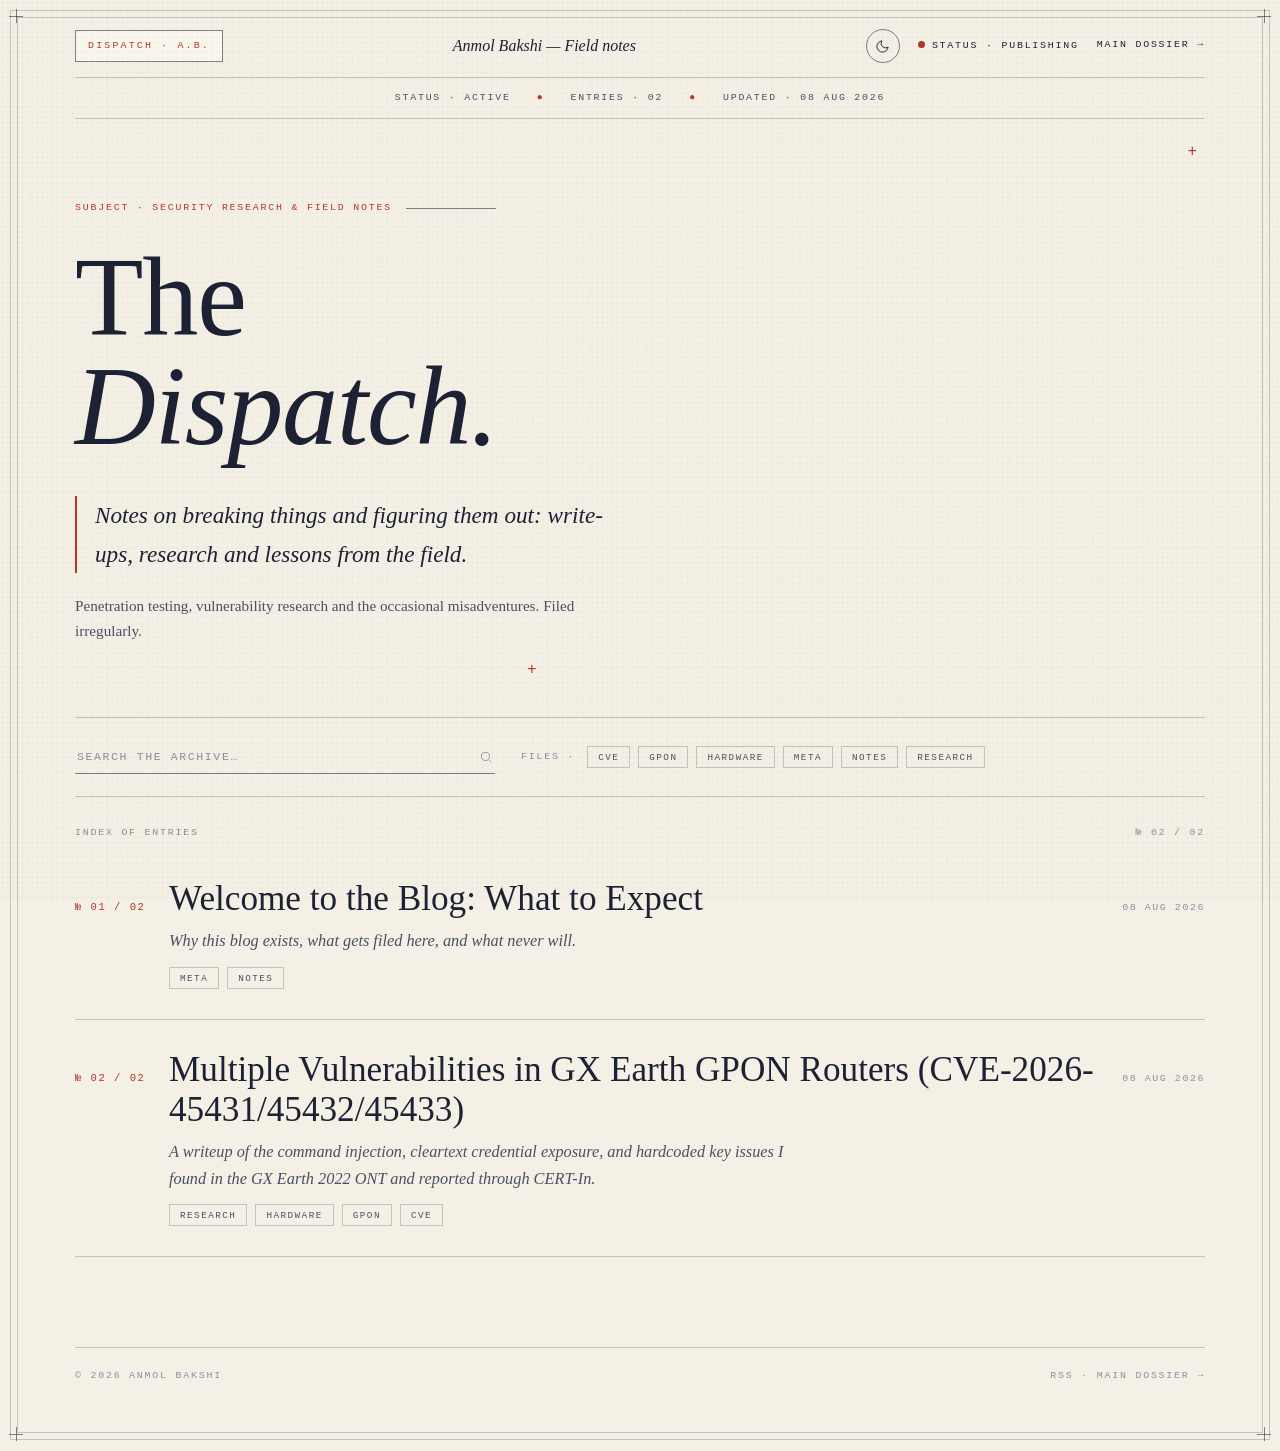
==== index.html @ 9e128fad "Initial upload Initial upload of the blog with two blogs in it" ====
<!DOCTYPE html>
<html lang="en" data-theme="light">
<head>
  <meta charset="utf-8">
  <meta name="viewport" content="width=device-width, initial-scale=1">
  <meta http-equiv="Content-Security-Policy" content="default-src 'self'; script-src 'self'; style-src 'self'; img-src 'self' data:; font-src 'self'; connect-src 'self'; object-src 'none'; base-uri 'self'; form-action 'none'; upgrade-insecure-requests">
  <meta name="referrer" content="strict-origin-when-cross-origin">
  <meta name="color-scheme" content="light dark">
  <meta name="description" content="The Dispatch: security research, write-ups and field notes by Anmol Bakshi.">
  <meta property="og:type" content="website">
  <meta property="og:title" content="The Dispatch — Anmol Bakshi">
  <meta property="og:description" content="Security research, write-ups and field notes.">
  <meta property="og:url" content="https://blog.anmolbakshi.com/">
  <title>The Dispatch — Anmol Bakshi</title>
  <link rel="icon" href="assets/favicon.svg" type="image/svg+xml">
  <link rel="stylesheet" href="assets/fonts.css">
  <link rel="stylesheet" href="assets/style.css">
  <link rel="alternate" type="application/rss+xml" title="The Dispatch" href="feed.xml">
  <script src="assets/theme.js"></script>
  <script src="assets/app.js" defer></script>
</head>
<body>
  <div class="frame">
    <span class="corner tl"></span><span class="corner tr"></span>
    <span class="corner bl"></span><span class="corner br"></span>

    <header class="site-head">
      <a class="badge" href="index.html">Dispatch · A.B.</a>
      <p class="head-title">Anmol Bakshi — Field notes</p>
      <div class="head-right">
        <button class="theme-toggle" id="theme-toggle" type="button" aria-label="Toggle dark mode">
          <svg class="icon-moon" viewBox="0 0 24 24" fill="none" stroke="currentColor" stroke-width="1.5" aria-hidden="true"><path d="M21 12.8A9 9 0 1 1 11.2 3a7 7 0 0 0 9.8 9.8z"/></svg>
          <svg class="icon-sun" viewBox="0 0 24 24" fill="none" stroke="currentColor" stroke-width="1.5" aria-hidden="true"><circle cx="12" cy="12" r="4"/><path d="M12 2v2M12 20v2M4.9 4.9l1.4 1.4M17.7 17.7l1.4 1.4M2 12h2M20 12h2M4.9 19.1l1.4-1.4M17.7 6.3l1.4-1.4"/></svg>
        </button>
        <span class="mono"><span class="status-dot"></span>Status · Publishing</span>
        <a class="head-link" href="https://anmolbakshi.com" rel="me">Main dossier →</a>
      </div>
    </header>

    <div class="ticker mono">
      <span>Status · Active</span>
      <span class="sep">●</span>
      <span>Entries · 02</span>
      <span class="sep">●</span>
      <span>Updated · 08 AUG 2026</span>
    </div>

    <section class="hero">
      <span class="cross c1">+</span>
      <span class="cross c2">+</span>
      <p class="hero-kicker mono">Subject · Security research &amp; field notes</p>
      <h1>The<br><em>Dispatch.</em></h1>
      <p class="hero-lede">Notes on breaking things and figuring them out: write-ups, research and lessons from the field.</p>
      <p class="hero-sub">Penetration testing, vulnerability research and the occasional misadventures. Filed irregularly.</p>
    </section>

    <div class="controls">
      <div class="search-wrap">
        <input id="search" type="search" placeholder="Search the archive…" aria-label="Search posts" autocomplete="off">
        <svg viewBox="0 0 24 24" fill="none" stroke="currentColor" stroke-width="1.5" aria-hidden="true"><circle cx="11" cy="11" r="7"/><path d="M21 21l-4.3-4.3"/></svg>
      </div>
      <div class="tag-row" id="tag-row">
        <span class="tag-label mono">Files ·</span>
        <button class="tag" type="button" data-tag-filter="cve">cve</button>
        <button class="tag" type="button" data-tag-filter="gpon">gpon</button>
        <button class="tag" type="button" data-tag-filter="hardware">hardware</button>
        <button class="tag" type="button" data-tag-filter="meta">meta</button>
        <button class="tag" type="button" data-tag-filter="notes">notes</button>
        <button class="tag" type="button" data-tag-filter="research">research</button>
      </div>
    </div>

    <main class="archive">
      <div class="archive-meta mono">
        <span>Index of entries</span>
        <span>№ <span id="entry-count">02</span> / 02</span>
      </div>
      <div id="archive">
      <article class="entry" data-title="Welcome to the Blog: What to Expect" data-tags="meta|notes" data-excerpt="Why this blog exists, what gets filed here, and what never will.">
        <span class="entry-num">№ 01 / 02</span>
        <div>
          <a href="posts/welcome-to-the-blog-what-to-expect.html"><h2 class="entry-title">Welcome to the Blog: What to Expect</h2></a>
          <p class="entry-excerpt">Why this blog exists, what gets filed here, and what never will.</p>
          <div class="entry-tags"><button class="tag" type="button" data-tag-filter="meta">meta</button> <button class="tag" type="button" data-tag-filter="notes">notes</button></div>
        </div>
        <span class="entry-date">08 AUG 2026</span>
      </article>
      <article class="entry" data-title="Multiple Vulnerabilities in GX Earth GPON Routers (CVE-2026-45431/45432/45433)" data-tags="research|hardware|gpon|cve" data-excerpt="A writeup of the command injection, cleartext credential exposure, and hardcoded key issues I found in the GX Earth 2022 ONT and reported through CERT-In.">
        <span class="entry-num">№ 02 / 02</span>
        <div>
          <a href="posts/gpon-router-vulnerabilities.html"><h2 class="entry-title">Multiple Vulnerabilities in GX Earth GPON Routers (CVE-2026-45431/45432/45433)</h2></a>
          <p class="entry-excerpt">A writeup of the command injection, cleartext credential exposure, and hardcoded key issues I found in the GX Earth 2022 ONT and reported through CERT-In.</p>
          <div class="entry-tags"><button class="tag" type="button" data-tag-filter="research">research</button> <button class="tag" type="button" data-tag-filter="hardware">hardware</button> <button class="tag" type="button" data-tag-filter="gpon">gpon</button> <button class="tag" type="button" data-tag-filter="cve">cve</button></div>
        </div>
        <span class="entry-date">08 AUG 2026</span>
      </article>
      </div>
      <p class="no-results" id="no-results">No matching entries in the archive</p>
    </main>

    <footer class="site-foot mono">
      <span>© 2026 Anmol Bakshi</span>
      <span><a href="feed.xml">RSS</a> · <a href="https://anmolbakshi.com" rel="me">Main dossier →</a></span>
    </footer>
  </div>
</body>
</html>
---- assets/fonts.css ----
@font-face {
  font-family: 'IBM Plex Mono';
  font-style: italic;
  font-weight: 400;
  font-display: swap;
  src: url('fonts/IBMPlexMono-400i.woff2') format('woff2');
}
@font-face {
  font-family: 'IBM Plex Mono';
  font-style: normal;
  font-weight: 400;
  font-display: swap;
  src: url('fonts/IBMPlexMono-400.woff2') format('woff2');
}
@font-face {
  font-family: 'IBM Plex Mono';
  font-style: normal;
  font-weight: 500;
  font-display: swap;
  src: url('fonts/IBMPlexMono-500.woff2') format('woff2');
}
@font-face {
  font-family: 'Playfair Display';
  font-style: italic;
  font-weight: 400;
  font-display: swap;
  src: url('fonts/PlayfairDisplay-400i.woff2') format('woff2');
}
@font-face {
  font-family: 'Playfair Display';
  font-style: italic;
  font-weight: 700;
  font-display: swap;
  src: url('fonts/PlayfairDisplay-700i.woff2') format('woff2');
}
@font-face {
  font-family: 'Playfair Display';
  font-style: normal;
  font-weight: 400;
  font-display: swap;
  src: url('fonts/PlayfairDisplay-400.woff2') format('woff2');
}
@font-face {
  font-family: 'Playfair Display';
  font-style: normal;
  font-weight: 700;
  font-display: swap;
  src: url('fonts/PlayfairDisplay-700.woff2') format('woff2');
}
@font-face {
  font-family: 'Playfair Display';
  font-style: normal;
  font-weight: 900;
  font-display: swap;
  src: url('fonts/PlayfairDisplay-900.woff2') format('woff2');
}
---- assets/style.css ----
/* ============================================================
   THE DISPATCH — dossier theme
   Light "field paper" + dark "night archive" via [data-theme]
   ============================================================ */

:root {
  --paper: #f4f0e6;
  --paper-2: #ede8da;
  --ink: #1c2233;
  --ink-soft: #4a5064;
  --ink-faint: #8a8fa0;
  --red: #b3382c;
  --red-soft: #c0554a;
  --hairline: rgba(28, 34, 51, 0.22);
  --hairline-strong: rgba(28, 34, 51, 0.55);
  --card: #faf7ee;
  --code-bg: #232838;
  --code-ink: #e8e3d5;
  --selection: rgba(179, 56, 44, 0.18);

  /* paper-grain dots — matches anmolbakshi.com */
  --grain-1: rgba(120, 90, 40, 0.025);
  --grain-2: rgba(80, 60, 30, 0.020);
  --grain-3: rgba(0, 0, 0, 0.018);
  --grain-blend: multiply;
  --grain-opacity: 0.7;
}

[data-theme="dark"] {
  --paper: #12151d;
  --paper-2: #171b26;
  --ink: #e8e3d5;
  --ink-soft: #b0aa98;
  --ink-faint: #6f6a5c;
  --red: #e05a4d;
  --red-soft: #d0766b;
  --hairline: rgba(232, 227, 213, 0.20);
  --hairline-strong: rgba(232, 227, 213, 0.5);
  --card: #181c27;
  --code-bg: #0c0e14;
  --code-ink: #e8e3d5;
  --selection: rgba(224, 90, 77, 0.25);

  /* paper-grain dots — dark mode flips to light specks */
  --grain-1: rgba(255, 230, 180, 0.020);
  --grain-2: rgba(255, 210, 160, 0.016);
  --grain-3: rgba(255, 245, 220, 0.014);
  --grain-blend: screen;
  --grain-opacity: 0.55;
}

* { margin: 0; padding: 0; box-sizing: border-box; }

html { scroll-behavior: smooth; }

body {
  background: var(--paper);
  color: var(--ink);
  font-family: Georgia, 'Times New Roman', serif;
  font-size: 17px;
  line-height: 1.65;
  -webkit-font-smoothing: antialiased;
  transition: background 0.35s ease, color 0.35s ease;
}

::selection { background: var(--selection); }

/* paper grain overlay — same technique as the main dossier site */
body::before {
  content: "";
  position: fixed;
  inset: 0;
  background-image:
    radial-gradient(circle at 25% 30%, var(--grain-1) 0 1px, transparent 2px),
    radial-gradient(circle at 75% 70%, var(--grain-2) 0 1px, transparent 2px),
    radial-gradient(circle at 50% 50%, var(--grain-3) 0 1px, transparent 2px);
  background-size: 7px 7px, 11px 11px, 5px 5px;
  pointer-events: none;
  z-index: 9999;
  mix-blend-mode: var(--grain-blend);
  opacity: var(--grain-opacity);
}

.mono {
  font-family: 'IBM Plex Mono', ui-monospace, 'Courier New', monospace;
  text-transform: uppercase;
  letter-spacing: 0.18em;
  font-size: 0.62rem;
}

a { color: inherit; text-decoration: none; }
a:focus-visible, button:focus-visible, input:focus-visible {
  outline: 1.5px solid var(--red);
  outline-offset: 3px;
}

/* ---------- page frame ---------- */

.frame {
  min-height: 100vh;
  margin: 10px;
  border: 1px solid var(--hairline);
  position: relative;
  padding: 0 clamp(20px, 5vw, 72px) 48px;
}
.frame::before {
  content: "";
  position: absolute;
  inset: 6px;
  border: 1px solid var(--hairline);
  pointer-events: none;
}
.corner { position: absolute; width: 14px; height: 14px; pointer-events: none; }
.corner::before, .corner::after {
  content: ""; position: absolute; background: var(--hairline-strong);
}
.corner::before { width: 100%; height: 1px; top: 50%; }
.corner::after { width: 1px; height: 100%; left: 50%; }
.corner.tl { top: -2px; left: -2px; }
.corner.tr { top: -2px; right: -2px; }
.corner.bl { bottom: -2px; left: -2px; }
.corner.br { bottom: -2px; right: -2px; }

/* ---------- header ---------- */

.site-head {
  display: flex;
  align-items: center;
  justify-content: space-between;
  gap: 16px;
  padding: 18px 0 14px;
  flex-wrap: wrap;
}
.badge {
  display: inline-block;
  border: 1px solid var(--hairline-strong);
  padding: 7px 12px 6px;
  color: var(--red);
  font-family: 'IBM Plex Mono', ui-monospace, monospace;
  font-size: 0.62rem;
  letter-spacing: 0.22em;
  text-transform: uppercase;
  background: var(--card);
}
.head-title {
  font-family: 'Playfair Display', Georgia, serif;
  font-style: italic;
  font-size: 1rem;
  color: var(--ink);
  text-align: center;
  flex: 1;
  min-width: 180px;
}
.head-right {
  display: flex;
  align-items: center;
  gap: 18px;
}
.status-dot {
  display: inline-block;
  width: 7px; height: 7px;
  border-radius: 50%;
  background: var(--red);
  margin-right: 7px;
  animation: pulse 2.4s infinite;
}
@keyframes pulse {
  0%, 100% { opacity: 1; } 50% { opacity: 0.35; }
}
.head-link {
  font-family: 'IBM Plex Mono', ui-monospace, monospace;
  font-size: 0.62rem;
  letter-spacing: 0.18em;
  text-transform: uppercase;
  border-bottom: 1px solid transparent;
  transition: border-color 0.2s;
}
.head-link:hover { border-color: var(--red); color: var(--red); }

.theme-toggle {
  width: 34px; height: 34px;
  border: 1px solid var(--hairline-strong);
  border-radius: 50%;
  background: transparent;
  color: var(--ink);
  cursor: pointer;
  display: inline-flex;
  align-items: center;
  justify-content: center;
  transition: border-color 0.2s, color 0.2s, transform 0.3s;
}
.theme-toggle:hover { color: var(--red); border-color: var(--red); transform: rotate(20deg); }
.theme-toggle svg { width: 15px; height: 15px; }
[data-theme="dark"] .icon-sun { display: block; }
[data-theme="dark"] .icon-moon { display: none; }
.icon-sun { display: none; }
.icon-moon { display: block; }

/* ---------- ticker ---------- */

.ticker {
  border-top: 1px solid var(--hairline);
  border-bottom: 1px solid var(--hairline);
  padding: 12px 0;
  text-align: center;
  color: var(--ink-soft);
  display: flex;
  justify-content: center;
  gap: 26px;
  flex-wrap: wrap;
}
.ticker .sep { color: var(--red); }

/* ---------- hero ---------- */

.hero { padding: clamp(48px, 9vh, 110px) 0 40px; position: relative; }
.hero-kicker {
  color: var(--red);
  display: flex;
  align-items: center;
  gap: 14px;
  margin-bottom: 26px;
}
.hero-kicker::after {
  content: "";
  flex: 0 0 90px;
  height: 1px;
  background: var(--hairline-strong);
}
.hero h1 {
  font-family: 'Playfair Display', Georgia, serif;
  font-weight: 400;
  font-size: clamp(3.2rem, 9vw, 7rem);
  line-height: 0.98;
  letter-spacing: -0.01em;
}
.hero h1 em { font-style: italic; }
.hero-lede {
  font-family: 'Playfair Display', Georgia, serif;
  font-style: italic;
  font-size: clamp(1.1rem, 2.2vw, 1.45rem);
  color: var(--ink);
  border-left: 2px solid var(--red);
  padding-left: 18px;
  margin-top: 34px;
  max-width: 560px;
}
.hero-sub {
  margin-top: 20px;
  max-width: 560px;
  color: var(--ink-soft);
  font-size: 0.95rem;
}
.cross { position: absolute; color: var(--red); font-family: 'IBM Plex Mono', monospace; font-size: 1rem; }
.cross.c1 { top: 20px; right: 8px; }
.cross.c2 { bottom: 0; left: 40%; }

/* ---------- controls (search + tags) ---------- */

.controls {
  border-top: 1px solid var(--hairline);
  border-bottom: 1px solid var(--hairline);
  padding: 22px 0;
  display: flex;
  gap: 26px;
  align-items: center;
  flex-wrap: wrap;
  margin-top: 34px;
}
.search-wrap { position: relative; flex: 1; min-width: 240px; max-width: 420px; }
.search-wrap input {
  width: 100%;
  background: transparent;
  border: none;
  border-bottom: 1px solid var(--hairline-strong);
  color: var(--ink);
  font-family: 'IBM Plex Mono', ui-monospace, monospace;
  font-size: 0.72rem;
  letter-spacing: 0.14em;
  text-transform: uppercase;
  padding: 10px 26px 10px 2px;
}
.search-wrap input::placeholder { color: var(--ink-faint); }
.search-wrap svg {
  position: absolute; right: 2px; top: 50%;
  transform: translateY(-50%);
  width: 14px; height: 14px;
  color: var(--ink-faint);
}
.tag-row { display: flex; gap: 8px; flex-wrap: wrap; align-items: center; }
.tag-row .tag-label { color: var(--ink-faint); margin-right: 4px; }
.tag {
  font-family: 'IBM Plex Mono', ui-monospace, monospace;
  font-size: 0.58rem;
  letter-spacing: 0.16em;
  text-transform: uppercase;
  border: 1px solid var(--hairline);
  background: transparent;
  color: var(--ink-soft);
  padding: 5px 10px 4px;
  cursor: pointer;
  transition: all 0.2s;
}
.tag:hover { border-color: var(--red); color: var(--red); }
.tag.active { background: var(--red); border-color: var(--red); color: var(--paper); }
a.tag { display: inline-block; }

/* ---------- archive list ---------- */

.archive { padding: 10px 0 30px; }
.archive-meta {
  display: flex;
  justify-content: space-between;
  color: var(--ink-faint);
  padding: 18px 0 8px;
}
.entry {
  display: grid;
  grid-template-columns: 74px 1fr auto;
  gap: 20px;
  align-items: baseline;
  padding: 30px 0;
  border-bottom: 1px solid var(--hairline);
  transition: background 0.2s;
  position: relative;
}
.entry:hover { background: linear-gradient(90deg, transparent, var(--paper-2) 18%, var(--paper-2) 82%, transparent); }
.entry-num {
  font-family: 'IBM Plex Mono', ui-monospace, monospace;
  font-size: 0.66rem;
  letter-spacing: 0.14em;
  color: var(--red);
}
.entry-title {
  font-family: 'Playfair Display', Georgia, serif;
  font-size: clamp(1.5rem, 3.2vw, 2.2rem);
  font-weight: 400;
  line-height: 1.15;
}
.entry a .entry-title { transition: color 0.2s; }
.entry a:hover .entry-title { color: var(--red); }
.entry-excerpt {
  font-style: italic;
  font-family: 'Playfair Display', Georgia, serif;
  color: var(--ink-soft);
  margin-top: 8px;
  font-size: 1.02rem;
  max-width: 640px;
}
.entry-tags { margin-top: 12px; display: flex; gap: 8px; flex-wrap: wrap; }
.entry-date {
  font-family: 'IBM Plex Mono', ui-monospace, monospace;
  font-size: 0.62rem;
  letter-spacing: 0.16em;
  text-transform: uppercase;
  color: var(--ink-faint);
  white-space: nowrap;
  text-align: right;
}
.no-results {
  padding: 60px 0;
  text-align: center;
  color: var(--ink-faint);
  font-family: 'IBM Plex Mono', ui-monospace, monospace;
  font-size: 0.7rem;
  letter-spacing: 0.18em;
  text-transform: uppercase;
  display: none;
}

/* ---------- article (post page) ---------- */

.post-head { padding: clamp(40px, 8vh, 90px) 0 30px; max-width: 860px; margin: 0 auto; }
.post-kicker { color: var(--red); margin-bottom: 20px; display: flex; align-items: center; gap: 14px; }
.post-kicker::after { content: ""; flex: 0 0 70px; height: 1px; background: var(--hairline-strong); }
.post-head h1 {
  font-family: 'Playfair Display', Georgia, serif;
  font-weight: 400;
  font-size: clamp(2.3rem, 6vw, 4.4rem);
  line-height: 1.05;
}
.post-head .standfirst {
  font-family: 'Playfair Display', Georgia, serif;
  font-style: italic;
  font-size: 1.25rem;
  color: var(--ink-soft);
  border-left: 2px solid var(--red);
  padding-left: 18px;
  margin-top: 26px;
}
.post-byline {
  display: flex;
  justify-content: space-between;
  gap: 16px;
  flex-wrap: wrap;
  border-top: 1px solid var(--hairline);
  border-bottom: 1px solid var(--hairline);
  margin-top: 34px;
  padding: 12px 0;
  color: var(--ink-soft);
}

.article { max-width: 720px; margin: 0 auto; padding: 44px 0 30px; }
.article p { margin-bottom: 1.4em; color: var(--ink); }
.article > p:first-of-type::first-letter {
  font-family: 'Playfair Display', Georgia, serif;
  font-size: 3.4em;
  float: left;
  line-height: 0.85;
  padding: 4px 10px 0 0;
  color: var(--red);
}
.article h2, .article h3 {
  font-family: 'Playfair Display', Georgia, serif;
  font-weight: 700;
  margin: 1.8em 0 0.7em;
  line-height: 1.2;
}
.article h2 { font-size: 1.9rem; }
.article h3 { font-size: 1.4rem; font-style: italic; font-weight: 400; }
.article a { color: var(--red); border-bottom: 1px solid var(--hairline-strong); transition: border-color 0.2s; }
.article a:hover { border-color: var(--red); }
.article ul, .article ol { margin: 0 0 1.4em 1.4em; }
.article li { margin-bottom: 0.45em; }
.article li::marker { color: var(--red); }
.article blockquote {
  border-left: 2px solid var(--red);
  padding: 4px 0 4px 20px;
  margin: 1.8em 0;
  font-family: 'Playfair Display', Georgia, serif;
  font-style: italic;
  font-size: 1.15rem;
  color: var(--ink-soft);
}
.article code {
  font-family: 'IBM Plex Mono', ui-monospace, monospace;
  font-size: 0.82em;
  background: var(--paper-2);
  border: 1px solid var(--hairline);
  padding: 2px 6px;
}
.article pre {
  background: var(--code-bg);
  color: var(--code-ink);
  padding: 20px 22px;
  overflow-x: auto;
  margin: 1.8em 0;
  border: 1px solid var(--hairline);
}
.article pre code { background: none; border: none; padding: 0; font-size: 0.8rem; line-height: 1.6; color: inherit; }
.article img { max-width: 100%; height: auto; display: block; margin: 1.8em auto; border: 1px solid var(--hairline); }
.article table { width: 100%; border-collapse: collapse; margin: 1.8em 0; font-size: 0.92rem; }
.article th {
  font-family: 'IBM Plex Mono', ui-monospace, monospace;
  font-size: 0.6rem;
  letter-spacing: 0.14em;
  text-transform: uppercase;
  text-align: left;
  color: var(--ink-soft);
  border-bottom: 2px solid var(--hairline-strong);
  padding: 10px 12px 8px 0;
}
.article td { border-bottom: 1px solid var(--hairline); padding: 10px 12px 10px 0; vertical-align: top; }
.article tbody tr:last-child td { border-bottom: none; }
.article td a, .article th a { border-bottom: none; }
.article hr { border: none; border-top: 1px solid var(--hairline); margin: 2.4em auto; width: 40%; position: relative; }

.fig-rule {
  display: flex;
  justify-content: space-between;
  color: var(--ink-faint);
  max-width: 720px;
  margin: 10px auto 0;
}

/* ---------- post nav / footer ---------- */

.post-nav {
  max-width: 860px;
  margin: 40px auto 0;
  display: flex;
  justify-content: space-between;
  gap: 20px;
  border-top: 1px solid var(--hairline);
  padding-top: 24px;
}
.post-nav a {
  font-family: 'IBM Plex Mono', ui-monospace, monospace;
  font-size: 0.62rem;
  letter-spacing: 0.18em;
  text-transform: uppercase;
  color: var(--ink-soft);
  transition: color 0.2s;
}
.post-nav a:hover { color: var(--red); }

.site-foot {
  margin-top: 60px;
  border-top: 1px solid var(--hairline);
  padding: 20px 0 6px;
  display: flex;
  justify-content: space-between;
  gap: 14px;
  flex-wrap: wrap;
  color: var(--ink-faint);
}
.site-foot a { transition: color 0.2s; }
.site-foot a:hover { color: var(--red); }

/* ---------- 404 ---------- */

.nf { text-align: center; padding: 16vh 0 10vh; }
.nf .code {
  font-family: 'Playfair Display', Georgia, serif;
  font-size: clamp(5rem, 18vw, 11rem);
  line-height: 1;
}
.nf .msg { color: var(--ink-soft); font-style: italic; font-family: 'Playfair Display', Georgia, serif; font-size: 1.2rem; margin: 18px 0 30px; }

.btn {
  display: inline-block;
  font-family: 'IBM Plex Mono', ui-monospace, monospace;
  font-size: 0.62rem;
  letter-spacing: 0.2em;
  text-transform: uppercase;
  padding: 13px 22px 12px;
  border: 1px solid var(--ink);
  color: var(--ink);
  transition: all 0.2s;
  background: transparent;
}
.btn:hover { background: var(--red); border-color: var(--red); color: var(--paper); }
.btn.solid { background: var(--ink); color: var(--paper); }
.btn.solid:hover { background: var(--red); border-color: var(--red); }

/* ---------- responsive ---------- */

@media (max-width: 720px) {
  .entry { grid-template-columns: 1fr; gap: 6px; }
  .entry-date { text-align: left; }
  .head-title { order: 3; flex-basis: 100%; }
  .frame { margin: 6px; padding: 0 18px 36px; }
}

@media (prefers-reduced-motion: reduce) {
  html { scroll-behavior: auto; }
  .status-dot { animation: none; }
  * { transition: none !important; }
}

@media print {
  .theme-toggle, .controls, .post-nav, .head-right { display: none; }
  body { background: #fff; color: #000; }
}
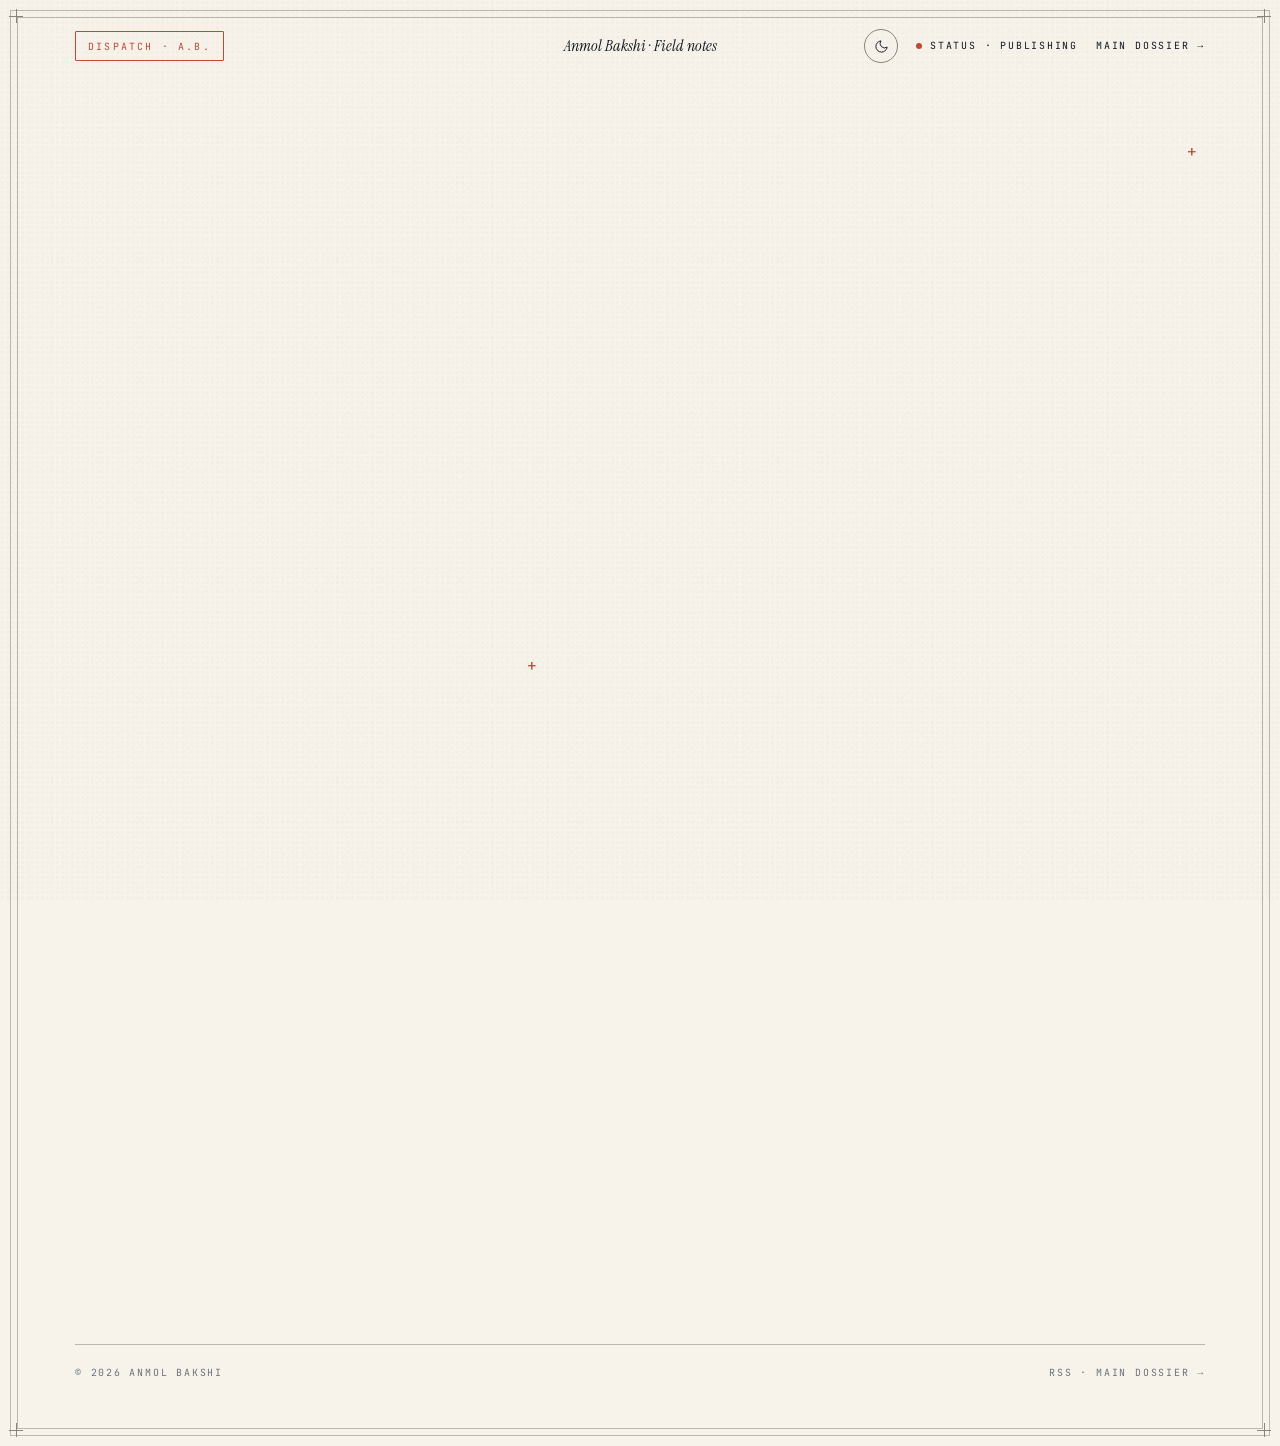
==== commit 43945a55: "chore: auto-rebuild archive (new/changed posts detected)" ====
--- a/index.html
+++ b/index.html
@@ -3,8 +3,10 @@
 <head>
   <meta charset="utf-8">
   <meta name="viewport" content="width=device-width, initial-scale=1">
-  <meta http-equiv="Content-Security-Policy" content="default-src 'self'; script-src 'self'; style-src 'self'; img-src 'self' data:; font-src 'self'; connect-src 'self'; object-src 'none'; base-uri 'self'; form-action 'none'; upgrade-insecure-requests">
+  <meta http-equiv="Content-Security-Policy" content="default-src 'none'; script-src 'self'; style-src 'self'; img-src 'self' data:; font-src 'self'; connect-src 'self'; base-uri 'self'; form-action 'none'; object-src 'none'; upgrade-insecure-requests">
   <meta name="referrer" content="strict-origin-when-cross-origin">
+  <meta http-equiv="X-Content-Type-Options" content="nosniff">
+  <meta http-equiv="Permissions-Policy" content="accelerometer=(), camera=(), geolocation=(), gyroscope=(), magnetometer=(), microphone=(), payment=(), usb=()">
   <meta name="color-scheme" content="light dark">
   <meta name="description" content="The Dispatch: security research, write-ups and field notes by Anmol Bakshi.">
   <meta property="og:type" content="website">
@@ -26,7 +28,7 @@
 
     <header class="site-head">
       <a class="badge" href="index.html">Dispatch · A.B.</a>
-      <p class="head-title">Anmol Bakshi — Field notes</p>
+      <p class="head-title">Anmol Bakshi · Field notes</p>
       <div class="head-right">
         <button class="theme-toggle" id="theme-toggle" type="button" aria-label="Toggle dark mode">
           <svg class="icon-moon" viewBox="0 0 24 24" fill="none" stroke="currentColor" stroke-width="1.5" aria-hidden="true"><path d="M21 12.8A9 9 0 1 1 11.2 3a7 7 0 0 0 9.8 9.8z"/></svg>
--- a/assets/fonts.css
+++ b/assets/fonts.css
@@ -1,56 +1,170 @@
+/* Self-hosted fonts (latin + latin-ext subsets) — no third-party requests.
+   Matched to anmolbakshi.com: Instrument Serif (display), Inter Tight (text), JetBrains Mono (labels). */
+
+/* ---------- Instrument Serif ---------- */
+/* latin-ext */
 @font-face {
-  font-family: 'IBM Plex Mono';
+  font-family: 'Instrument Serif';
   font-style: italic;
   font-weight: 400;
   font-display: swap;
-  src: url('fonts/IBMPlexMono-400i.woff2') format('woff2');
+  src: url(fonts/InstrumentSerif-italic-400-latin-ext.woff2) format('woff2');
+  unicode-range: U+0100-02BA, U+02BD-02C5, U+02C7-02CC, U+02CE-02D7, U+02DD-02FF, U+0304, U+0308, U+0329, U+1D00-1DBF, U+1E00-1E9F, U+1EF2-1EFF, U+2020, U+20A0-20AB, U+20AD-20C0, U+2113, U+2C60-2C7F, U+A720-A7FF;
 }
+/* latin */
 @font-face {
-  font-family: 'IBM Plex Mono';
+  font-family: 'Instrument Serif';
+  font-style: italic;
+  font-weight: 400;
+  font-display: swap;
+  src: url(fonts/InstrumentSerif-italic-400-latin.woff2) format('woff2');
+  unicode-range: U+0000-00FF, U+0131, U+0152-0153, U+02BB-02BC, U+02C6, U+02DA, U+02DC, U+0304, U+0308, U+0329, U+2000-206F, U+20AC, U+2122, U+2191, U+2193, U+2212, U+2215, U+FEFF, U+FFFD;
+}
+/* latin-ext */
+@font-face {
+  font-family: 'Instrument Serif';
   font-style: normal;
   font-weight: 400;
   font-display: swap;
-  src: url('fonts/IBMPlexMono-400.woff2') format('woff2');
+  src: url(fonts/InstrumentSerif-normal-400-latin-ext.woff2) format('woff2');
+  unicode-range: U+0100-02BA, U+02BD-02C5, U+02C7-02CC, U+02CE-02D7, U+02DD-02FF, U+0304, U+0308, U+0329, U+1D00-1DBF, U+1E00-1E9F, U+1EF2-1EFF, U+2020, U+20A0-20AB, U+20AD-20C0, U+2113, U+2C60-2C7F, U+A720-A7FF;
 }
+/* latin */
 @font-face {
-  font-family: 'IBM Plex Mono';
+  font-family: 'Instrument Serif';
+  font-style: normal;
+  font-weight: 400;
+  font-display: swap;
+  src: url(fonts/InstrumentSerif-normal-400-latin.woff2) format('woff2');
+  unicode-range: U+0000-00FF, U+0131, U+0152-0153, U+02BB-02BC, U+02C6, U+02DA, U+02DC, U+0304, U+0308, U+0329, U+2000-206F, U+20AC, U+2122, U+2191, U+2193, U+2212, U+2215, U+FEFF, U+FFFD;
+}
+
+/* ---------- Inter Tight ---------- */
+/* latin-ext */
+@font-face {
+  font-family: 'Inter Tight';
+  font-style: normal;
+  font-weight: 300;
+  font-display: swap;
+  src: url(fonts/InterTight-normal-300-latin-ext.woff2) format('woff2');
+  unicode-range: U+0100-02BA, U+02BD-02C5, U+02C7-02CC, U+02CE-02D7, U+02DD-02FF, U+0304, U+0308, U+0329, U+1D00-1DBF, U+1E00-1E9F, U+1EF2-1EFF, U+2020, U+20A0-20AB, U+20AD-20C0, U+2113, U+2C60-2C7F, U+A720-A7FF;
+}
+/* latin */
+@font-face {
+  font-family: 'Inter Tight';
+  font-style: normal;
+  font-weight: 300;
+  font-display: swap;
+  src: url(fonts/InterTight-normal-300-latin.woff2) format('woff2');
+  unicode-range: U+0000-00FF, U+0131, U+0152-0153, U+02BB-02BC, U+02C6, U+02DA, U+02DC, U+0304, U+0308, U+0329, U+2000-206F, U+20AC, U+2122, U+2191, U+2193, U+2212, U+2215, U+FEFF, U+FFFD;
+}
+/* latin-ext */
+@font-face {
+  font-family: 'Inter Tight';
+  font-style: normal;
+  font-weight: 400;
+  font-display: swap;
+  src: url(fonts/InterTight-normal-400-latin-ext.woff2) format('woff2');
+  unicode-range: U+0100-02BA, U+02BD-02C5, U+02C7-02CC, U+02CE-02D7, U+02DD-02FF, U+0304, U+0308, U+0329, U+1D00-1DBF, U+1E00-1E9F, U+1EF2-1EFF, U+2020, U+20A0-20AB, U+20AD-20C0, U+2113, U+2C60-2C7F, U+A720-A7FF;
+}
+/* latin */
+@font-face {
+  font-family: 'Inter Tight';
+  font-style: normal;
+  font-weight: 400;
+  font-display: swap;
+  src: url(fonts/InterTight-normal-400-latin.woff2) format('woff2');
+  unicode-range: U+0000-00FF, U+0131, U+0152-0153, U+02BB-02BC, U+02C6, U+02DA, U+02DC, U+0304, U+0308, U+0329, U+2000-206F, U+20AC, U+2122, U+2191, U+2193, U+2212, U+2215, U+FEFF, U+FFFD;
+}
+/* latin-ext */
+@font-face {
+  font-family: 'Inter Tight';
   font-style: normal;
   font-weight: 500;
   font-display: swap;
-  src: url('fonts/IBMPlexMono-500.woff2') format('woff2');
+  src: url(fonts/InterTight-normal-500-latin-ext.woff2) format('woff2');
+  unicode-range: U+0100-02BA, U+02BD-02C5, U+02C7-02CC, U+02CE-02D7, U+02DD-02FF, U+0304, U+0308, U+0329, U+1D00-1DBF, U+1E00-1E9F, U+1EF2-1EFF, U+2020, U+20A0-20AB, U+20AD-20C0, U+2113, U+2C60-2C7F, U+A720-A7FF;
 }
+/* latin */
 @font-face {
-  font-family: 'Playfair Display';
-  font-style: italic;
-  font-weight: 400;
+  font-family: 'Inter Tight';
+  font-style: normal;
+  font-weight: 500;
   font-display: swap;
-  src: url('fonts/PlayfairDisplay-400i.woff2') format('woff2');
+  src: url(fonts/InterTight-normal-500-latin.woff2) format('woff2');
+  unicode-range: U+0000-00FF, U+0131, U+0152-0153, U+02BB-02BC, U+02C6, U+02DA, U+02DC, U+0304, U+0308, U+0329, U+2000-206F, U+20AC, U+2122, U+2191, U+2193, U+2212, U+2215, U+FEFF, U+FFFD;
 }
+/* latin-ext */
 @font-face {
-  font-family: 'Playfair Display';
-  font-style: italic;
+  font-family: 'Inter Tight';
+  font-style: normal;
+  font-weight: 600;
+  font-display: swap;
+  src: url(fonts/InterTight-normal-600-latin-ext.woff2) format('woff2');
+  unicode-range: U+0100-02BA, U+02BD-02C5, U+02C7-02CC, U+02CE-02D7, U+02DD-02FF, U+0304, U+0308, U+0329, U+1D00-1DBF, U+1E00-1E9F, U+1EF2-1EFF, U+2020, U+20A0-20AB, U+20AD-20C0, U+2113, U+2C60-2C7F, U+A720-A7FF;
+}
+/* latin */
+@font-face {
+  font-family: 'Inter Tight';
+  font-style: normal;
+  font-weight: 600;
+  font-display: swap;
+  src: url(fonts/InterTight-normal-600-latin.woff2) format('woff2');
+  unicode-range: U+0000-00FF, U+0131, U+0152-0153, U+02BB-02BC, U+02C6, U+02DA, U+02DC, U+0304, U+0308, U+0329, U+2000-206F, U+20AC, U+2122, U+2191, U+2193, U+2212, U+2215, U+FEFF, U+FFFD;
+}
+/* latin-ext */
+@font-face {
+  font-family: 'Inter Tight';
+  font-style: normal;
   font-weight: 700;
   font-display: swap;
-  src: url('fonts/PlayfairDisplay-700i.woff2') format('woff2');
+  src: url(fonts/InterTight-normal-700-latin-ext.woff2) format('woff2');
+  unicode-range: U+0100-02BA, U+02BD-02C5, U+02C7-02CC, U+02CE-02D7, U+02DD-02FF, U+0304, U+0308, U+0329, U+1D00-1DBF, U+1E00-1E9F, U+1EF2-1EFF, U+2020, U+20A0-20AB, U+20AD-20C0, U+2113, U+2C60-2C7F, U+A720-A7FF;
 }
+/* latin */
 @font-face {
-  font-family: 'Playfair Display';
+  font-family: 'Inter Tight';
+  font-style: normal;
+  font-weight: 700;
+  font-display: swap;
+  src: url(fonts/InterTight-normal-700-latin.woff2) format('woff2');
+  unicode-range: U+0000-00FF, U+0131, U+0152-0153, U+02BB-02BC, U+02C6, U+02DA, U+02DC, U+0304, U+0308, U+0329, U+2000-206F, U+20AC, U+2122, U+2191, U+2193, U+2212, U+2215, U+FEFF, U+FFFD;
+}
+
+/* ---------- JetBrains Mono ---------- */
+/* latin-ext */
+@font-face {
+  font-family: 'JetBrains Mono';
   font-style: normal;
   font-weight: 400;
   font-display: swap;
-  src: url('fonts/PlayfairDisplay-400.woff2') format('woff2');
+  src: url(fonts/JetBrainsMono-normal-400-latin-ext.woff2) format('woff2');
+  unicode-range: U+0100-02BA, U+02BD-02C5, U+02C7-02CC, U+02CE-02D7, U+02DD-02FF, U+0304, U+0308, U+0329, U+1D00-1DBF, U+1E00-1E9F, U+1EF2-1EFF, U+2020, U+20A0-20AB, U+20AD-20C0, U+2113, U+2C60-2C7F, U+A720-A7FF;
 }
+/* latin */
 @font-face {
-  font-family: 'Playfair Display';
+  font-family: 'JetBrains Mono';
   font-style: normal;
-  font-weight: 700;
+  font-weight: 400;
   font-display: swap;
-  src: url('fonts/PlayfairDisplay-700.woff2') format('woff2');
+  src: url(fonts/JetBrainsMono-normal-400-latin.woff2) format('woff2');
+  unicode-range: U+0000-00FF, U+0131, U+0152-0153, U+02BB-02BC, U+02C6, U+02DA, U+02DC, U+0304, U+0308, U+0329, U+2000-206F, U+20AC, U+2122, U+2191, U+2193, U+2212, U+2215, U+FEFF, U+FFFD;
 }
+/* latin-ext */
 @font-face {
-  font-family: 'Playfair Display';
+  font-family: 'JetBrains Mono';
   font-style: normal;
-  font-weight: 900;
+  font-weight: 500;
   font-display: swap;
-  src: url('fonts/PlayfairDisplay-900.woff2') format('woff2');
+  src: url(fonts/JetBrainsMono-normal-500-latin-ext.woff2) format('woff2');
+  unicode-range: U+0100-02BA, U+02BD-02C5, U+02C7-02CC, U+02CE-02D7, U+02DD-02FF, U+0304, U+0308, U+0329, U+1D00-1DBF, U+1E00-1E9F, U+1EF2-1EFF, U+2020, U+20A0-20AB, U+20AD-20C0, U+2113, U+2C60-2C7F, U+A720-A7FF;
 }
+/* latin */
+@font-face {
+  font-family: 'JetBrains Mono';
+  font-style: normal;
+  font-weight: 500;
+  font-display: swap;
+  src: url(fonts/JetBrainsMono-normal-500-latin.woff2) format('woff2');
+  unicode-range: U+0000-00FF, U+0131, U+0152-0153, U+02BB-02BC, U+02C6, U+02DA, U+02DC, U+0304, U+0308, U+0329, U+2000-206F, U+20AC, U+2122, U+2191, U+2193, U+2212, U+2215, U+FEFF, U+FFFD;
+}
--- a/assets/style.css
+++ b/assets/style.css
@@ -4,19 +4,24 @@
    ============================================================ */
 
 :root {
-  --paper: #f4f0e6;
-  --paper-2: #ede8da;
-  --ink: #1c2233;
-  --ink-soft: #4a5064;
-  --ink-faint: #8a8fa0;
-  --red: #b3382c;
-  --red-soft: #c0554a;
-  --hairline: rgba(28, 34, 51, 0.22);
-  --hairline-strong: rgba(28, 34, 51, 0.55);
-  --card: #faf7ee;
-  --code-bg: #232838;
-  --code-ink: #e8e3d5;
-  --selection: rgba(179, 56, 44, 0.18);
+  /* palette — exact OKLCH tokens from anmolbakshi.com */
+  --paper: oklch(0.965 0.012 82);
+  --paper-2: oklch(0.935 0.014 80);
+  --ink: oklch(0.205 0.015 250);
+  --ink-soft: oklch(0.38 0.013 250);
+  --ink-faint: oklch(0.55 0.010 250);
+  --red: oklch(0.56 0.155 32);
+  --red-soft: oklch(0.46 0.155 32);
+  --red-rgb: 180, 68, 30;
+  --hairline: oklch(0.78 0.012 80);
+  --hairline-strong: oklch(0.62 0.012 80);
+  --card: oklch(0.935 0.014 80);
+  --code-bg: oklch(0.205 0.015 250);
+  --code-ink: oklch(0.93 0.018 82);
+
+  --serif: 'Instrument Serif', 'Times New Roman', serif;
+  --sans: 'Inter Tight', system-ui, sans-serif;
+  --mono: 'JetBrains Mono', ui-monospace, monospace;
 
   /* paper-grain dots — matches anmolbakshi.com */
   --grain-1: rgba(120, 90, 40, 0.025);
@@ -24,22 +29,24 @@
   --grain-3: rgba(0, 0, 0, 0.018);
   --grain-blend: multiply;
   --grain-opacity: 0.7;
+
+  color-scheme: light;
 }
 
 [data-theme="dark"] {
-  --paper: #12151d;
-  --paper-2: #171b26;
-  --ink: #e8e3d5;
-  --ink-soft: #b0aa98;
-  --ink-faint: #6f6a5c;
-  --red: #e05a4d;
-  --red-soft: #d0766b;
-  --hairline: rgba(232, 227, 213, 0.20);
-  --hairline-strong: rgba(232, 227, 213, 0.5);
-  --card: #181c27;
-  --code-bg: #0c0e14;
-  --code-ink: #e8e3d5;
-  --selection: rgba(224, 90, 77, 0.25);
+  --paper: oklch(0.165 0.012 250);
+  --paper-2: oklch(0.205 0.013 250);
+  --ink: oklch(0.93 0.018 82);
+  --ink-soft: oklch(0.78 0.018 82);
+  --ink-faint: oklch(0.60 0.014 82);
+  --red: oklch(0.68 0.165 35);
+  --red-soft: oklch(0.58 0.165 35);
+  --red-rgb: 230, 110, 70;
+  --hairline: oklch(0.34 0.014 250);
+  --hairline-strong: oklch(0.46 0.016 250);
+  --card: oklch(0.205 0.013 250);
+  --code-bg: oklch(0.125 0.012 250);
+  --code-ink: oklch(0.93 0.018 82);
 
   /* paper-grain dots — dark mode flips to light specks */
   --grain-1: rgba(255, 230, 180, 0.020);
@@ -47,6 +54,8 @@
   --grain-3: rgba(255, 245, 220, 0.014);
   --grain-blend: screen;
   --grain-opacity: 0.55;
+
+  color-scheme: dark;
 }
 
 * { margin: 0; padding: 0; box-sizing: border-box; }
@@ -56,14 +65,16 @@
 body {
   background: var(--paper);
   color: var(--ink);
-  font-family: Georgia, 'Times New Roman', serif;
-  font-size: 17px;
-  line-height: 1.65;
+  font-family: var(--sans);
+  font-size: 16px;
+  line-height: 1.6;
   -webkit-font-smoothing: antialiased;
+  text-rendering: optimizeLegibility;
+  font-feature-settings: "ss01", "cv11";
   transition: background 0.35s ease, color 0.35s ease;
 }
 
-::selection { background: var(--selection); }
+::selection { background: var(--red); color: var(--paper); }
 
 /* paper grain overlay — same technique as the main dossier site */
 body::before {
@@ -82,7 +93,7 @@
 }
 
 .mono {
-  font-family: 'IBM Plex Mono', ui-monospace, 'Courier New', monospace;
+  font-family: var(--mono);
   text-transform: uppercase;
   letter-spacing: 0.18em;
   font-size: 0.62rem;
@@ -124,6 +135,7 @@
 /* ---------- header ---------- */
 
 .site-head {
+  position: relative;
   display: flex;
   align-items: center;
   justify-content: space-between;
@@ -133,23 +145,30 @@
 }
 .badge {
   display: inline-block;
-  border: 1px solid var(--hairline-strong);
+  border: 1px solid var(--red);
   padding: 7px 12px 6px;
   color: var(--red);
-  font-family: 'IBM Plex Mono', ui-monospace, monospace;
+  font-family: var(--mono);
   font-size: 0.62rem;
   letter-spacing: 0.22em;
   text-transform: uppercase;
-  background: var(--card);
-}
+  background: transparent;
+  border-radius: 1px;
+  white-space: nowrap;
+  flex-shrink: 0;
+  transition: background 0.2s, color 0.2s;
+}
+.badge:hover { background: var(--red); color: var(--paper); }
 .head-title {
-  font-family: 'Playfair Display', Georgia, serif;
+  position: absolute;
+  left: 50%;
+  transform: translateX(-50%);
+  font-family: var(--serif);
   font-style: italic;
   font-size: 1rem;
   color: var(--ink);
   text-align: center;
-  flex: 1;
-  min-width: 180px;
+  white-space: nowrap;
 }
 .head-right {
   display: flex;
@@ -158,17 +177,20 @@
 }
 .status-dot {
   display: inline-block;
-  width: 7px; height: 7px;
+  width: 6px; height: 6px;
   border-radius: 50%;
   background: var(--red);
-  margin-right: 7px;
-  animation: pulse 2.4s infinite;
+  margin-right: 8px;
+  box-shadow: 0 0 0 0 var(--red);
+  animation: pulse 1.6s ease-out infinite;
 }
 @keyframes pulse {
-  0%, 100% { opacity: 1; } 50% { opacity: 0.35; }
+  0% { box-shadow: 0 0 0 0 rgba(var(--red-rgb), 0.55); }
+  70% { box-shadow: 0 0 0 10px rgba(var(--red-rgb), 0); }
+  100% { box-shadow: 0 0 0 0 rgba(var(--red-rgb), 0); }
 }
 .head-link {
-  font-family: 'IBM Plex Mono', ui-monospace, monospace;
+  font-family: var(--mono);
   font-size: 0.62rem;
   letter-spacing: 0.18em;
   text-transform: uppercase;
@@ -228,7 +250,7 @@
   background: var(--hairline-strong);
 }
 .hero h1 {
-  font-family: 'Playfair Display', Georgia, serif;
+  font-family: var(--serif);
   font-weight: 400;
   font-size: clamp(3.2rem, 9vw, 7rem);
   line-height: 0.98;
@@ -236,7 +258,7 @@
 }
 .hero h1 em { font-style: italic; }
 .hero-lede {
-  font-family: 'Playfair Display', Georgia, serif;
+  font-family: var(--serif);
   font-style: italic;
   font-size: clamp(1.1rem, 2.2vw, 1.45rem);
   color: var(--ink);
@@ -251,7 +273,7 @@
   color: var(--ink-soft);
   font-size: 0.95rem;
 }
-.cross { position: absolute; color: var(--red); font-family: 'IBM Plex Mono', monospace; font-size: 1rem; }
+.cross { position: absolute; color: var(--red); font-family: var(--mono); font-size: 1rem; }
 .cross.c1 { top: 20px; right: 8px; }
 .cross.c2 { bottom: 0; left: 40%; }
 
@@ -274,7 +296,7 @@
   border: none;
   border-bottom: 1px solid var(--hairline-strong);
   color: var(--ink);
-  font-family: 'IBM Plex Mono', ui-monospace, monospace;
+  font-family: var(--mono);
   font-size: 0.72rem;
   letter-spacing: 0.14em;
   text-transform: uppercase;
@@ -290,7 +312,7 @@
 .tag-row { display: flex; gap: 8px; flex-wrap: wrap; align-items: center; }
 .tag-row .tag-label { color: var(--ink-faint); margin-right: 4px; }
 .tag {
-  font-family: 'IBM Plex Mono', ui-monospace, monospace;
+  font-family: var(--mono);
   font-size: 0.58rem;
   letter-spacing: 0.16em;
   text-transform: uppercase;
@@ -326,13 +348,13 @@
 }
 .entry:hover { background: linear-gradient(90deg, transparent, var(--paper-2) 18%, var(--paper-2) 82%, transparent); }
 .entry-num {
-  font-family: 'IBM Plex Mono', ui-monospace, monospace;
+  font-family: var(--mono);
   font-size: 0.66rem;
   letter-spacing: 0.14em;
   color: var(--red);
 }
 .entry-title {
-  font-family: 'Playfair Display', Georgia, serif;
+  font-family: var(--serif);
   font-size: clamp(1.5rem, 3.2vw, 2.2rem);
   font-weight: 400;
   line-height: 1.15;
@@ -341,7 +363,7 @@
 .entry a:hover .entry-title { color: var(--red); }
 .entry-excerpt {
   font-style: italic;
-  font-family: 'Playfair Display', Georgia, serif;
+  font-family: var(--serif);
   color: var(--ink-soft);
   margin-top: 8px;
   font-size: 1.02rem;
@@ -349,7 +371,7 @@
 }
 .entry-tags { margin-top: 12px; display: flex; gap: 8px; flex-wrap: wrap; }
 .entry-date {
-  font-family: 'IBM Plex Mono', ui-monospace, monospace;
+  font-family: var(--mono);
   font-size: 0.62rem;
   letter-spacing: 0.16em;
   text-transform: uppercase;
@@ -361,12 +383,13 @@
   padding: 60px 0;
   text-align: center;
   color: var(--ink-faint);
-  font-family: 'IBM Plex Mono', ui-monospace, monospace;
+  font-family: var(--mono);
   font-size: 0.7rem;
   letter-spacing: 0.18em;
   text-transform: uppercase;
   display: none;
 }
+.no-results.is-shown { display: block; }
 
 /* ---------- article (post page) ---------- */
 
@@ -374,13 +397,13 @@
 .post-kicker { color: var(--red); margin-bottom: 20px; display: flex; align-items: center; gap: 14px; }
 .post-kicker::after { content: ""; flex: 0 0 70px; height: 1px; background: var(--hairline-strong); }
 .post-head h1 {
-  font-family: 'Playfair Display', Georgia, serif;
+  font-family: var(--serif);
   font-weight: 400;
   font-size: clamp(2.3rem, 6vw, 4.4rem);
   line-height: 1.05;
 }
 .post-head .standfirst {
-  font-family: 'Playfair Display', Georgia, serif;
+  font-family: var(--serif);
   font-style: italic;
   font-size: 1.25rem;
   color: var(--ink-soft);
@@ -401,9 +424,9 @@
 }
 
 .article { max-width: 720px; margin: 0 auto; padding: 44px 0 30px; }
-.article p { margin-bottom: 1.4em; color: var(--ink); }
+.article p { margin-bottom: 1.4em; line-height: 1.72; color: var(--ink); }
 .article > p:first-of-type::first-letter {
-  font-family: 'Playfair Display', Georgia, serif;
+  font-family: var(--serif);
   font-size: 3.4em;
   float: left;
   line-height: 0.85;
@@ -411,8 +434,8 @@
   color: var(--red);
 }
 .article h2, .article h3 {
-  font-family: 'Playfair Display', Georgia, serif;
-  font-weight: 700;
+  font-family: var(--serif);
+  font-weight: 400;
   margin: 1.8em 0 0.7em;
   line-height: 1.2;
 }
@@ -427,13 +450,13 @@
   border-left: 2px solid var(--red);
   padding: 4px 0 4px 20px;
   margin: 1.8em 0;
-  font-family: 'Playfair Display', Georgia, serif;
+  font-family: var(--serif);
   font-style: italic;
   font-size: 1.15rem;
   color: var(--ink-soft);
 }
 .article code {
-  font-family: 'IBM Plex Mono', ui-monospace, monospace;
+  font-family: var(--mono);
   font-size: 0.82em;
   background: var(--paper-2);
   border: 1px solid var(--hairline);
@@ -451,7 +474,7 @@
 .article img { max-width: 100%; height: auto; display: block; margin: 1.8em auto; border: 1px solid var(--hairline); }
 .article table { width: 100%; border-collapse: collapse; margin: 1.8em 0; font-size: 0.92rem; }
 .article th {
-  font-family: 'IBM Plex Mono', ui-monospace, monospace;
+  font-family: var(--mono);
   font-size: 0.6rem;
   letter-spacing: 0.14em;
   text-transform: uppercase;
@@ -485,7 +508,7 @@
   padding-top: 24px;
 }
 .post-nav a {
-  font-family: 'IBM Plex Mono', ui-monospace, monospace;
+  font-family: var(--mono);
   font-size: 0.62rem;
   letter-spacing: 0.18em;
   text-transform: uppercase;
@@ -511,15 +534,16 @@
 
 .nf { text-align: center; padding: 16vh 0 10vh; }
 .nf .code {
-  font-family: 'Playfair Display', Georgia, serif;
+  font-family: var(--serif);
   font-size: clamp(5rem, 18vw, 11rem);
   line-height: 1;
 }
-.nf .msg { color: var(--ink-soft); font-style: italic; font-family: 'Playfair Display', Georgia, serif; font-size: 1.2rem; margin: 18px 0 30px; }
+.nf .msg { color: var(--ink-soft); font-style: italic; font-family: var(--serif); font-size: 1.2rem; margin: 18px 0 30px; }
+.nf-alert { color: var(--red); margin-bottom: 18px; }
 
 .btn {
   display: inline-block;
-  font-family: 'IBM Plex Mono', ui-monospace, monospace;
+  font-family: var(--mono);
   font-size: 0.62rem;
   letter-spacing: 0.2em;
   text-transform: uppercase;
@@ -538,7 +562,7 @@
 @media (max-width: 720px) {
   .entry { grid-template-columns: 1fr; gap: 6px; }
   .entry-date { text-align: left; }
-  .head-title { order: 3; flex-basis: 100%; }
+  .head-title { position: static; transform: none; order: 3; flex-basis: 100%; }
   .frame { margin: 6px; padding: 0 18px 36px; }
 }
 
@@ -548,6 +572,38 @@
   * { transition: none !important; }
 }
 
+/* ============================================================
+   Content column cap — match anmolbakshi.com's centered measure so
+   horizontal rules (ticker, controls, archive, footer) stop well inside
+   the page frame instead of running to the border.
+   ============================================================ */
+.site-head, .ticker, .hero, .controls, .archive, .site-foot {
+  max-width: 1200px;
+  margin-left: auto;
+  margin-right: auto;
+}
+
+/* ---------- scroll reveal (mirrors anmolbakshi.com dossier) ---------- */
+@media (prefers-reduced-motion: no-preference) {
+  .reveal { opacity: 0; transform: translateY(28px); transition: opacity .9s cubic-bezier(.2,.7,.2,1), transform .9s cubic-bezier(.2,.7,.2,1); will-change: opacity, transform; }
+  .reveal.is-in { opacity: 1; transform: translateY(0); }
+
+  .reveal-title { opacity: 0; transform: translateY(36px); clip-path: inset(0 0 100% 0); transition: opacity 1s cubic-bezier(.2,.7,.2,1), transform 1s cubic-bezier(.2,.7,.2,1), clip-path 1s cubic-bezier(.2,.7,.2,1); }
+  .reveal-title.is-in { opacity: 1; transform: translateY(0); clip-path: inset(0 0 0 0); }
+
+  .reveal-stagger > * { opacity: 0; transform: translateY(20px); transition: opacity .8s cubic-bezier(.2,.7,.2,1), transform .8s cubic-bezier(.2,.7,.2,1); }
+  .reveal-stagger.is-in > * { opacity: 1; transform: translateY(0); }
+  .reveal-stagger.is-in > *:nth-child(1) { transition-delay: .05s; }
+  .reveal-stagger.is-in > *:nth-child(2) { transition-delay: .11s; }
+  .reveal-stagger.is-in > *:nth-child(3) { transition-delay: .17s; }
+  .reveal-stagger.is-in > *:nth-child(4) { transition-delay: .23s; }
+  .reveal-stagger.is-in > *:nth-child(5) { transition-delay: .29s; }
+  .reveal-stagger.is-in > *:nth-child(6) { transition-delay: .35s; }
+  .reveal-stagger.is-in > *:nth-child(7) { transition-delay: .41s; }
+  .reveal-stagger.is-in > *:nth-child(8) { transition-delay: .47s; }
+  .reveal-stagger.is-in > *:nth-child(n+9) { transition-delay: .53s; }
+}
+
 @media print {
   .theme-toggle, .controls, .post-nav, .head-right { display: none; }
   body { background: #fff; color: #000; }
